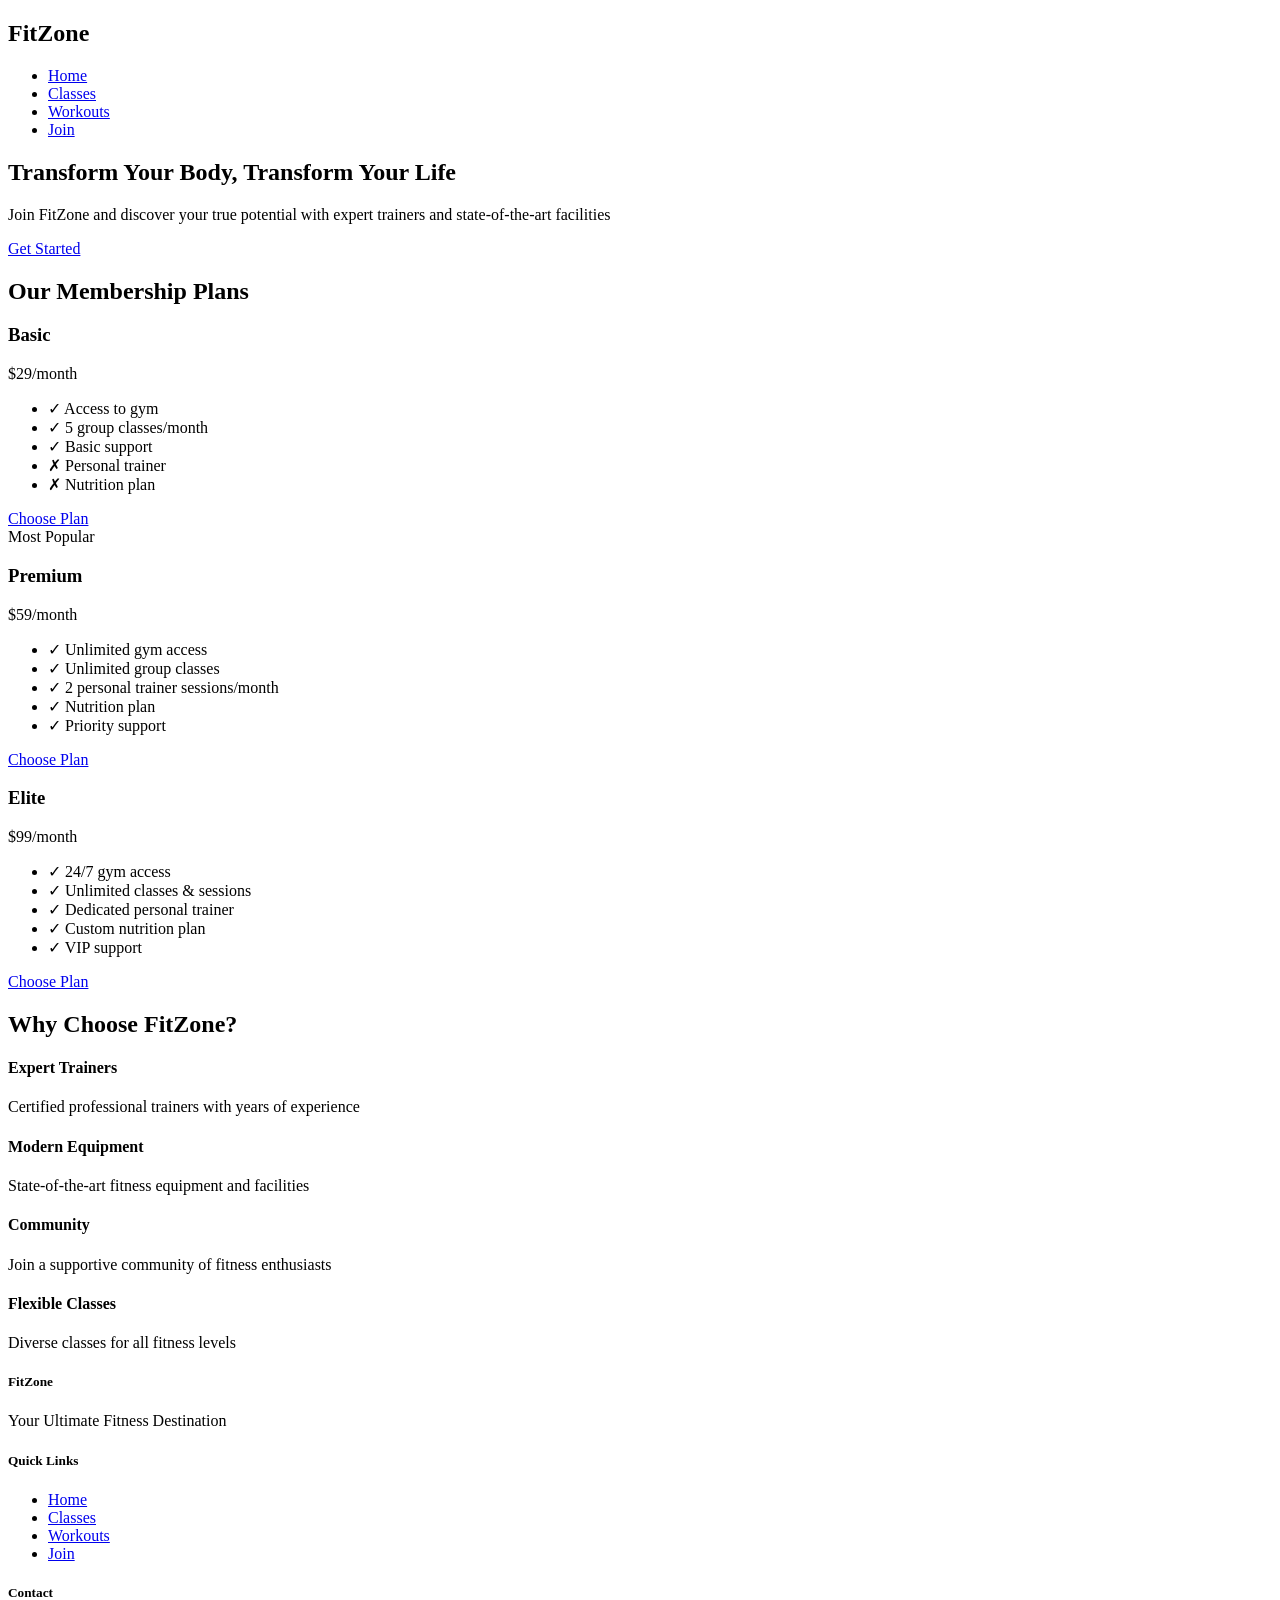
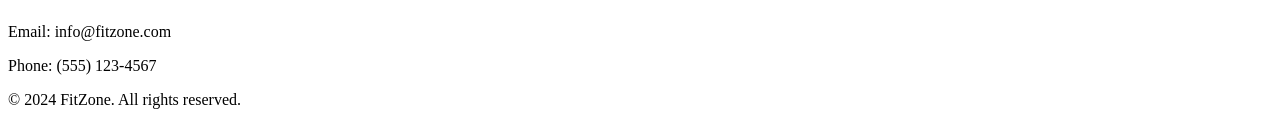
==== index.html @ 9221d077 "Add files via upload" ====
<!DOCTYPE html>
<html lang="en">
<head>
    <meta charset="UTF-8">
    <meta name="viewport" content="width=device-width, initial-scale=1.0">
    <title>FitZone - Your Ultimate Fitness Destination</title>
    <link rel="icon" type="image/x-icon" href="images/favicon.ico">
    <link rel="stylesheet" href="css/styles.css">
    <link rel="stylesheet" href="css/animations.css">
</head>
<body>
    <!-- Navigation -->
    <nav class="navbar">
        <div class="container">
            <div class="nav-wrapper">
                <div class="logo">
                    <h1>FitZone</h1>
                </div>
                <ul class="nav-links">
                    <li><a href="index.html" class="active">Home</a></li>
                    <li><a href="classes.html">Classes</a></li>
                    <li><a href="workouts.html">Workouts</a></li>
                    <li><a href="join.html">Join</a></li>
                </ul>
            </div>
        </div>
    </nav>

    <!-- Hero Section -->
    <header class="hero">
        <div class="hero-content">
            <h2>Transform Your Body, Transform Your Life</h2>
            <p>Join FitZone and discover your true potential with expert trainers and state-of-the-art facilities</p>
            <a href="join.html" class="btn btn-primary">Get Started</a>
        </div>
    </header>

    <!-- Main Content -->
    <main>
        <!-- Pricing Cards Section -->
        <section class="pricing-section">
            <div class="container">
                <h2 class="section-title">Our Membership Plans</h2>
                <div class="pricing-grid">
                    <!-- Basic Plan -->
                    <div class="pricing-card basic-card">
                        <h3>Basic</h3>
                        <p class="price">$29<span>/month</span></p>
                        <ul class="features">
                            <li>✓ Access to gym</li>
                            <li>✓ 5 group classes/month</li>
                            <li>✓ Basic support</li>
                            <li>✗ Personal trainer</li>
                            <li>✗ Nutrition plan</li>
                        </ul>
                        <a href="join.html" class="btn btn-secondary">Choose Plan</a>
                    </div>

                    <!-- Premium Plan -->
                    <div class="pricing-card premium-card featured">
                        <div class="badge">Most Popular</div>
                        <h3>Premium</h3>
                        <p class="price">$59<span>/month</span></p>
                        <ul class="features">
                            <li>✓ Unlimited gym access</li>
                            <li>✓ Unlimited group classes</li>
                            <li>✓ 2 personal trainer sessions/month</li>
                            <li>✓ Nutrition plan</li>
                            <li>✓ Priority support</li>
                        </ul>
                        <a href="join.html" class="btn btn-primary">Choose Plan</a>
                    </div>

                    <!-- Elite Plan -->
                    <div class="pricing-card elite-card">
                        <h3>Elite</h3>
                        <p class="price">$99<span>/month</span></p>
                        <ul class="features">
                            <li>✓ 24/7 gym access</li>
                            <li>✓ Unlimited classes & sessions</li>
                            <li>✓ Dedicated personal trainer</li>
                            <li>✓ Custom nutrition plan</li>
                            <li>✓ VIP support</li>
                        </ul>
                        <a href="join.html" class="btn btn-secondary">Choose Plan</a>
                    </div>
                </div>
            </div>
        </section>

        <!-- Why Choose Us Section -->
        <section class="why-us">
            <div class="container">
                <h2 class="section-title">Why Choose FitZone?</h2>
                <div class="features-grid">
                    <div class="feature-item">
                        <h4>Expert Trainers</h4>
                        <p>Certified professional trainers with years of experience</p>
                    </div>
                    <div class="feature-item">
                        <h4>Modern Equipment</h4>
                        <p>State-of-the-art fitness equipment and facilities</p>
                    </div>
                    <div class="feature-item">
                        <h4>Community</h4>
                        <p>Join a supportive community of fitness enthusiasts</p>
                    </div>
                    <div class="feature-item">
                        <h4>Flexible Classes</h4>
                        <p>Diverse classes for all fitness levels</p>
                    </div>
                </div>
            </div>
        </section>
    </main>

    <!-- Footer -->
    <footer class="footer">
        <div class="container">
            <div class="footer-content">
                <div class="footer-section">
                    <h5>FitZone</h5>
                    <p>Your Ultimate Fitness Destination</p>
                </div>
                <div class="footer-section">
                    <h5>Quick Links</h5>
                    <ul>
                        <li><a href="index.html">Home</a></li>
                        <li><a href="classes.html">Classes</a></li>
                        <li><a href="workouts.html">Workouts</a></li>
                        <li><a href="join.html">Join</a></li>
                    </ul>
                </div>
                <div class="footer-section">
                    <h5>Contact</h5>
                    <p>Email: info@fitzone.com</p>
                    <p>Phone: (555) 123-4567</p>
                </div>
            </div>
            <div class="footer-bottom">
                <p>&copy; 2024 FitZone. All rights reserved.</p>
            </div>
        </div>
    </footer>
</body>
</html>
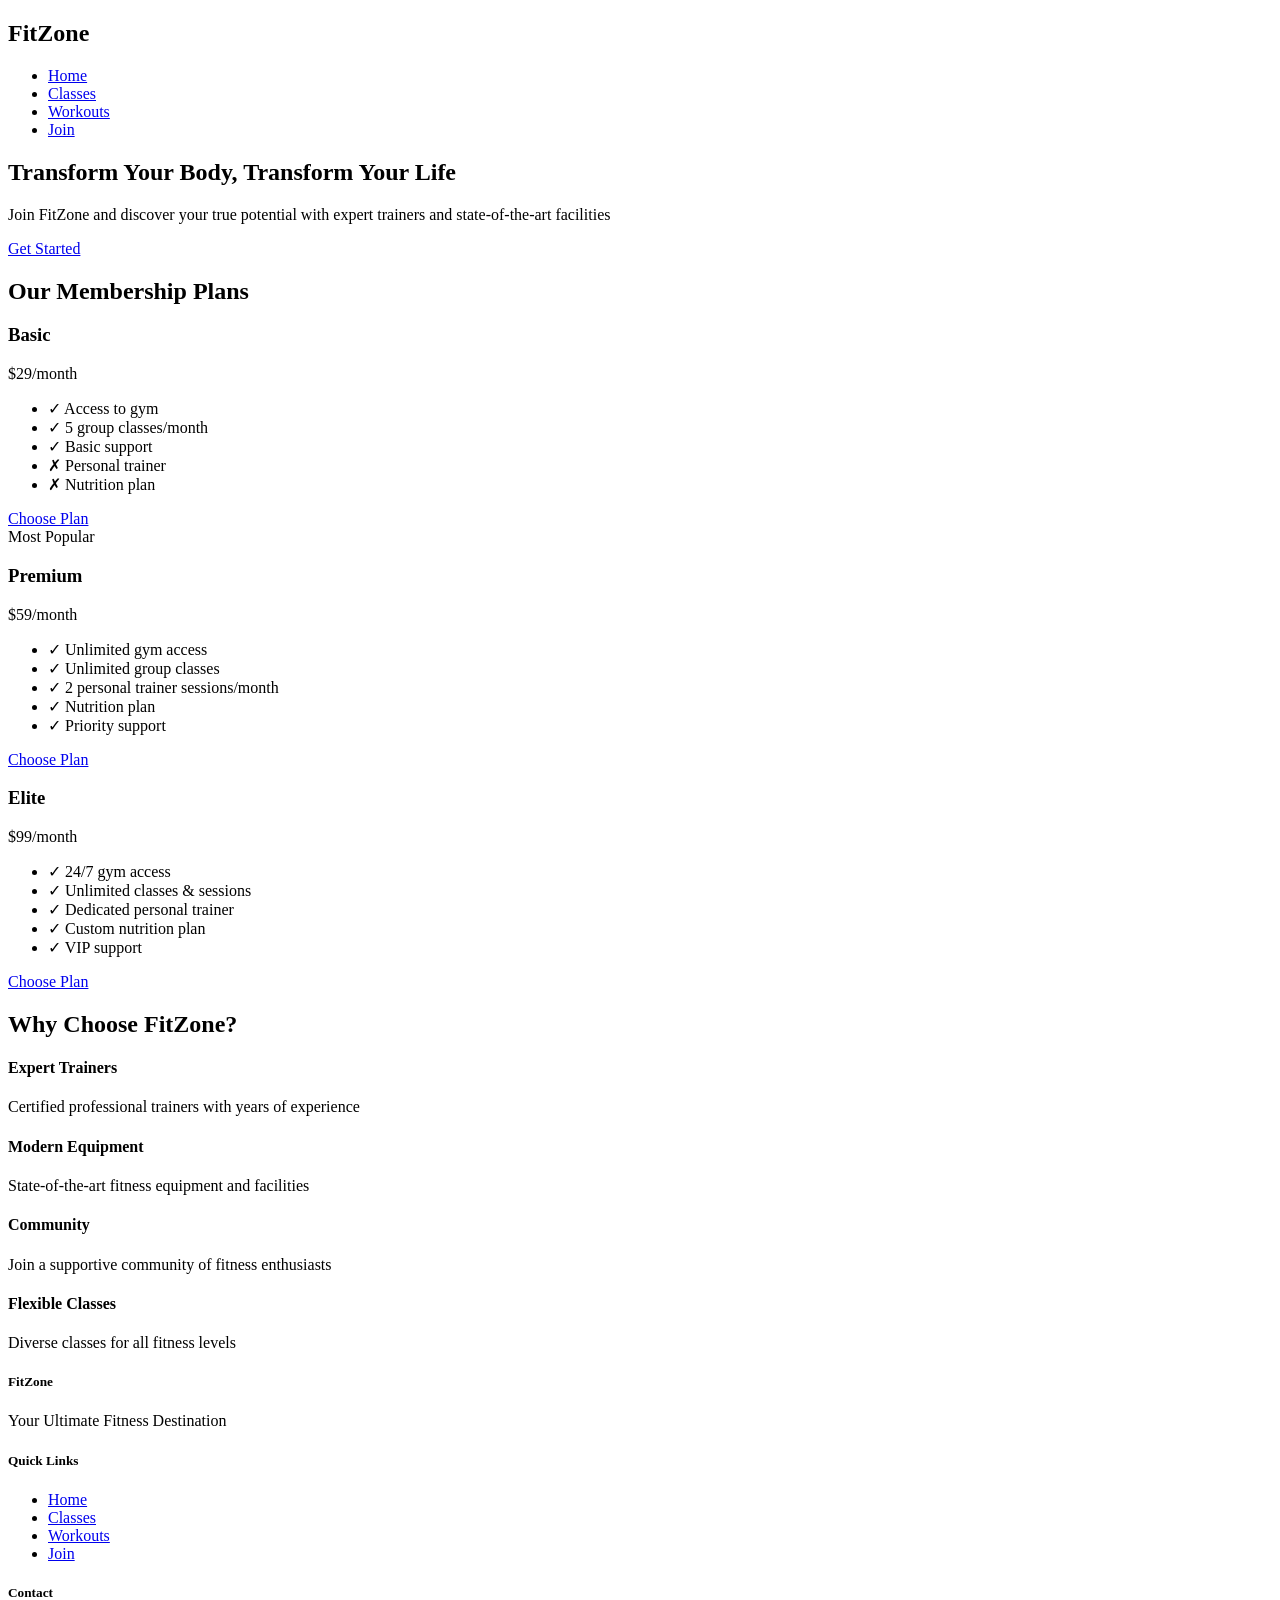
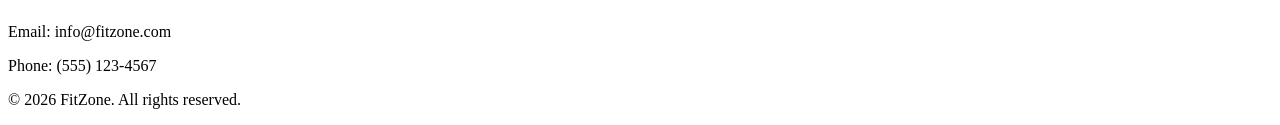
==== commit 42d1e63e: "Created index.html and with basic structure and navigation" ====
--- a/index.html
+++ b/index.html
@@ -138,7 +138,7 @@
                 </div>
             </div>
             <div class="footer-bottom">
-                <p>&copy; 2024 FitZone. All rights reserved.</p>
+                <p>&copy; 2026 FitZone. All rights reserved.</p>
             </div>
         </div>
     </footer>
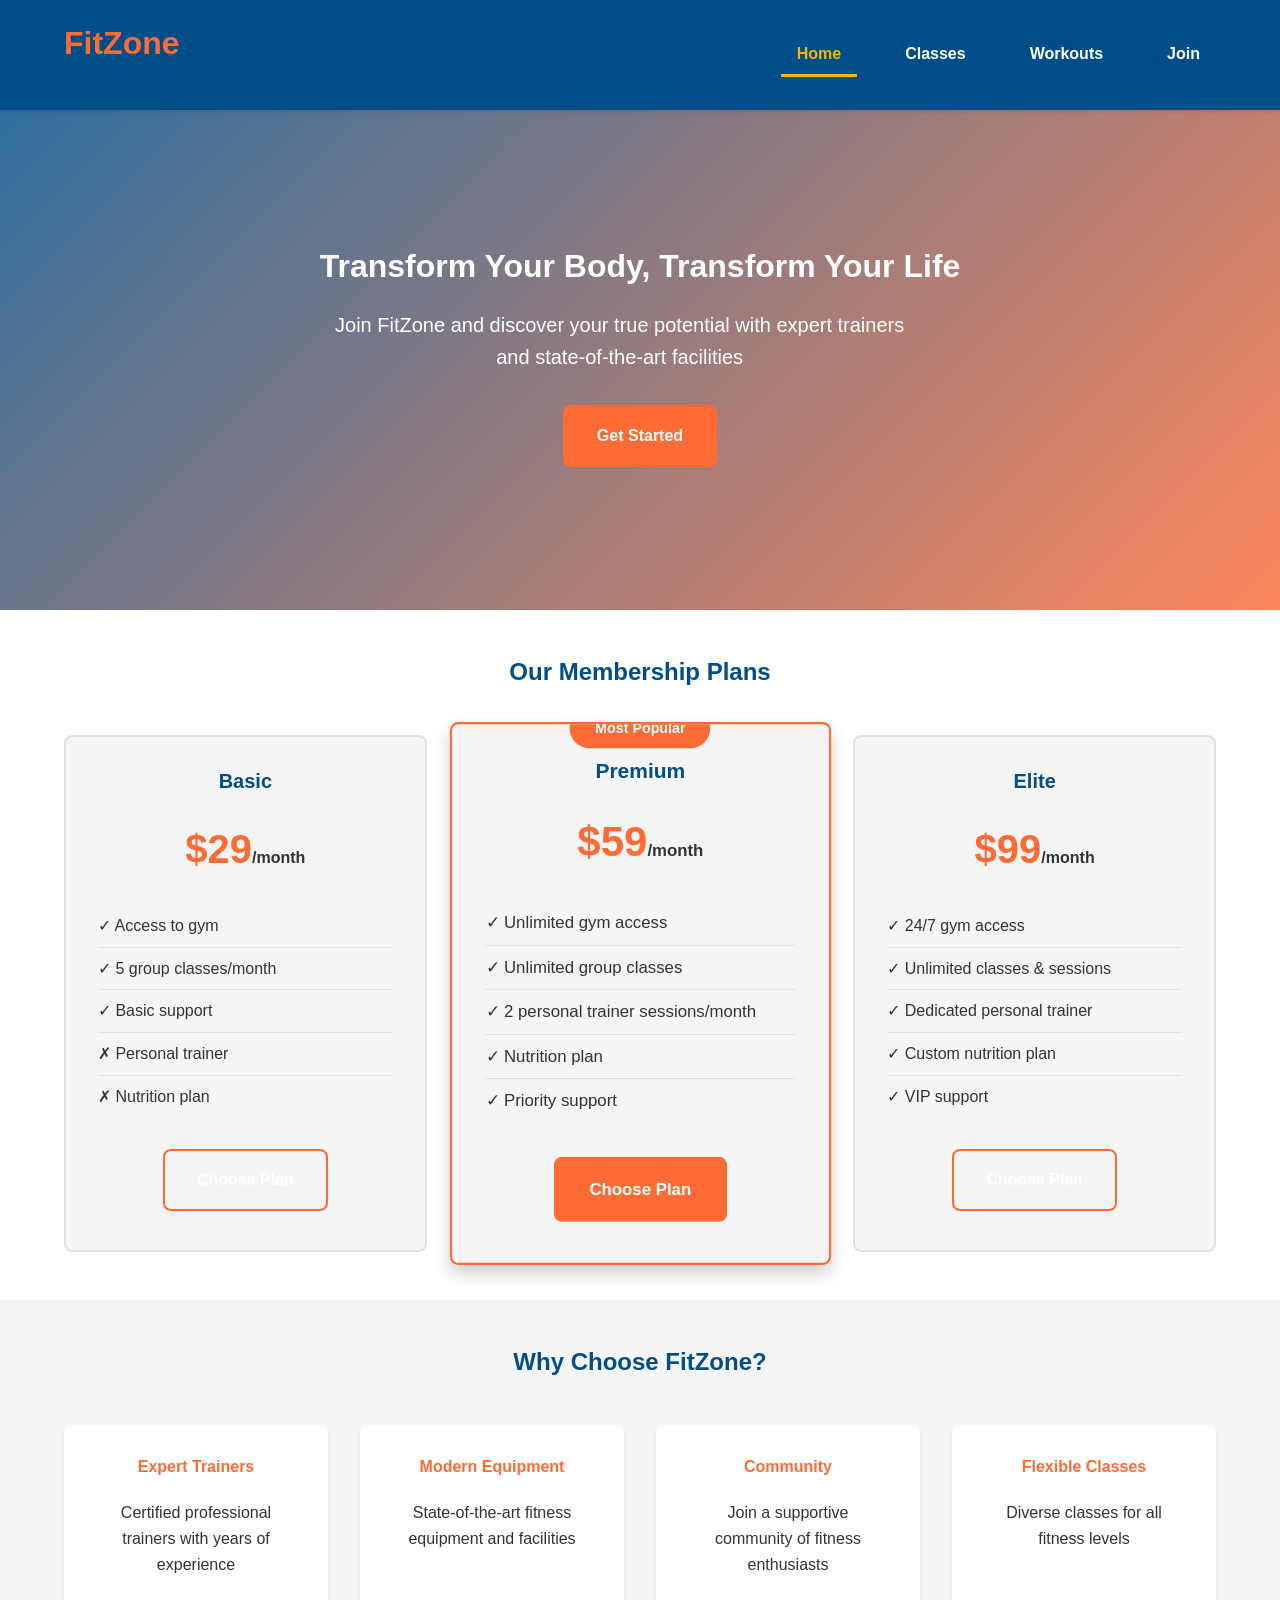
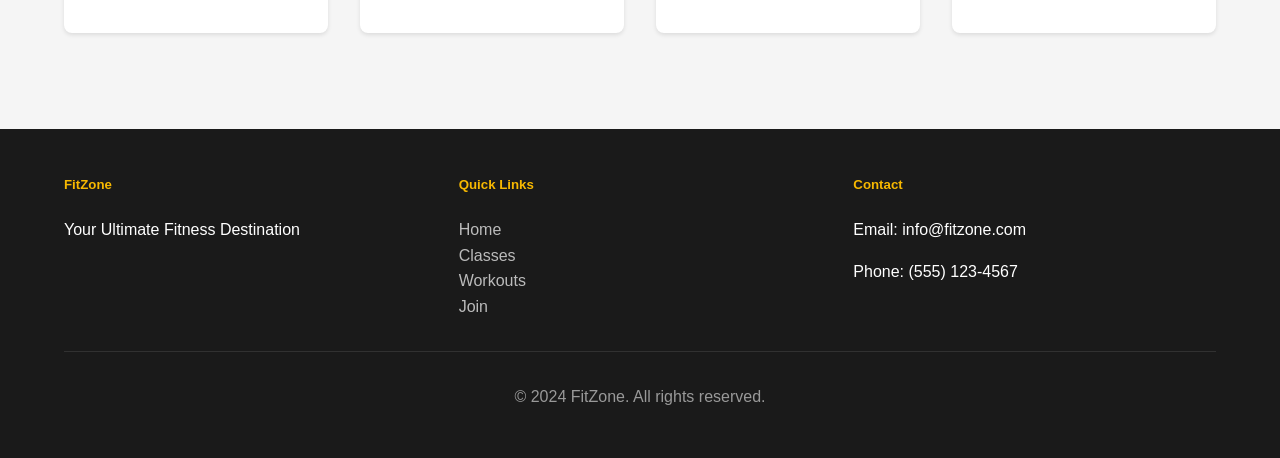
==== commit 02f6ed7e: "Merge pull request #19 from dhruv182007/feature-form-a11y final Update" ====
--- a/index.html
+++ b/index.html
@@ -4,7 +4,7 @@
     <meta charset="UTF-8">
     <meta name="viewport" content="width=device-width, initial-scale=1.0">
     <title>FitZone - Your Ultimate Fitness Destination</title>
-    <link rel="icon" type="image/x-icon" href="images/favicon.ico">
+    <link rel="icon" type="image/x-icon" href="images/favicon.png">
     <link rel="stylesheet" href="css/styles.css">
     <link rel="stylesheet" href="css/animations.css">
 </head>
@@ -138,7 +138,7 @@
                 </div>
             </div>
             <div class="footer-bottom">
-                <p>&copy; 2026 FitZone. All rights reserved.</p>
+                <p>&copy; 2024 FitZone. All rights reserved.</p>
             </div>
         </div>
     </footer>
--- a/css/styles.css
+++ b/css/styles.css
@@ -0,0 +1,596 @@
+/* ============================================
+   FITZONE - MAIN STYLES
+   Layout, Typography, Colors, Navigation
+   ============================================ */
+
+/* ============================================
+   GLOBAL STYLES & VARIABLES
+   ============================================ */
+
+:root {
+    /* Colors */
+    --primary-color: #ff6b35;
+    --secondary-color: #004e89;
+    --accent-color: #f7b801;
+    --dark-bg: #1a1a1a;
+    --light-bg: #f5f5f5;
+    --text-dark: #333333;
+    --text-light: #ffffff;
+    --border-color: #e0e0e0;
+    --success-color: #27ae60;
+    --danger-color: #e74c3c;
+
+    /* Typography */
+    --font-primary: 'Segoe UI', Tahoma, Geneva, Verdana, sans-serif;
+    --font-secondary: 'Arial', sans-serif;
+    --font-size-base: 16px;
+    --font-size-lg: 1.25rem;
+    --font-size-xl: 1.5rem;
+    --font-size-xxl: 2rem;
+
+    /* Spacing */
+    --spacing-xs: 0.5rem;
+    --spacing-sm: 1rem;
+    --spacing-md: 1.5rem;
+    --spacing-lg: 2rem;
+    --spacing-xl: 3rem;
+
+    /* Shadows */
+    --shadow-sm: 0 2px 4px rgba(0, 0, 0, 0.1);
+    --shadow-md: 0 4px 8px rgba(0, 0, 0, 0.15);
+    --shadow-lg: 0 8px 16px rgba(0, 0, 0, 0.2);
+
+    /* Border Radius */
+    --border-radius: 8px;
+}
+
+/* ============================================
+   RESET & BASE STYLES
+   ============================================ */
+
+* {
+    margin: 0;
+    padding: 0;
+    box-sizing: border-box;
+}
+
+html {
+    scroll-behavior: smooth;
+}
+
+body {
+    font-family: var(--font-primary);
+    font-size: var(--font-size-base);
+    line-height: 1.6;
+    color: var(--text-dark);
+    background-color: var(--light-bg);
+}
+
+a {
+    text-decoration: none;
+    color: inherit;
+}
+
+ul {
+    list-style: none;
+}
+
+img {
+    max-width: 100%;
+    height: auto;
+    display: block;
+}
+
+/* ============================================
+   CONTAINER
+   ============================================ */
+
+.container {
+    max-width: 1200px;
+    margin: 0 auto;
+    padding: 0 var(--spacing-md);
+}
+
+/* ============================================
+   NAVIGATION BAR
+   ============================================ */
+
+.navbar {
+    background-color: var(--secondary-color);
+    padding: var(--spacing-md) 0;
+    position: sticky;
+    top: 0;
+    z-index: 1000;
+    box-shadow: var(--shadow-sm);
+}
+
+.nav-wrapper {
+    display: flex;
+    justify-content: space-between;
+    align-items: center;
+}
+
+.logo h1 {
+    font-size: var(--font-size-xxl);
+    color: var(--primary-color);
+    font-weight: 700;
+}
+
+.nav-links {
+    display: flex;
+    gap: var(--spacing-lg);
+}
+
+.nav-links a {
+    color: var(--text-light);
+    font-weight: 600;
+    padding: var(--spacing-xs) var(--spacing-sm);
+    border-bottom: 3px solid transparent;
+    transition: all 0.3s ease;
+}
+
+.nav-links a:hover,
+.nav-links a.active {
+    color: var(--accent-color);
+    border-bottom-color: var(--accent-color);
+}
+
+/* ============================================
+   HERO SECTION
+   ============================================ */
+
+.hero,
+.gallery-hero {
+    background: linear-gradient(135deg, rgba(0, 78, 137, 0.8), rgba(255, 107, 53, 0.8)),
+                url('images/background.jpg') center/cover no-repeat;
+    min-height: 500px;
+    display: flex;
+    align-items: center;
+    justify-content: center;
+    text-align: center;
+    color: var(--text-light);
+    padding: var(--spacing-xl);
+}
+
+.gallery-hero {
+    min-height: 350px;
+}
+
+.hero-content h2 {
+    font-size: var(--font-size-xxl);
+    margin-bottom: var(--spacing-md);
+    font-weight: 700;
+}
+
+.hero-content p {
+    font-size: var(--font-size-lg);
+    margin-bottom: var(--spacing-lg);
+    max-width: 600px;
+}
+
+/* ============================================
+   BUTTONS
+   ============================================ */
+
+.btn {
+    display: inline-block;
+    padding: var(--spacing-sm) var(--spacing-lg);
+    border-radius: var(--border-radius);
+    font-weight: 600;
+    cursor: pointer;
+    transition: all 0.3s ease;
+    border: 2px solid transparent;
+}
+
+.btn-primary {
+    background-color: var(--primary-color);
+    color: var(--text-light);
+}
+
+.btn-primary:hover {
+    background-color: #e55a2b;
+    transform: translateY(-2px);
+    box-shadow: var(--shadow-lg);
+}
+
+.btn-secondary {
+    background-color: transparent;
+    color: var(--text-light);
+    border-color: var(--primary-color);
+}
+
+.btn-secondary:hover {
+    background-color: var(--primary-color);
+    transform: translateY(-2px);
+}
+
+/* ============================================
+   TYPOGRAPHY
+   ============================================ */
+
+h1, h2, h3, h4, h5, h6 {
+    font-weight: 700;
+    line-height: 1.2;
+    margin-bottom: var(--spacing-md);
+}
+
+h1 {
+    font-size: var(--font-size-xxl);
+}
+
+h2 {
+    font-size: var(--font-size-xl);
+}
+
+h3 {
+    font-size: var(--font-size-lg);
+}
+
+p {
+    margin-bottom: var(--spacing-md);
+}
+
+.section-title {
+    text-align: center;
+    font-size: var(--font-size-xl);
+    margin-bottom: var(--spacing-xl);
+    color: var(--secondary-color);
+}
+
+/* ============================================
+   PRICING SECTION
+   ============================================ */
+
+.pricing-section {
+    padding: var(--spacing-xl) 0;
+    background-color: var(--text-light);
+}
+
+.pricing-grid {
+    display: grid;
+    grid-template-columns: repeat(auto-fit, minmax(300px, 1fr));
+    gap: var(--spacing-lg);
+    margin-top: var(--spacing-lg);
+}
+
+.pricing-card {
+    background-color: var(--light-bg);
+    border: 2px solid var(--border-color);
+    border-radius: var(--border-radius);
+    padding: var(--spacing-lg);
+    text-align: center;
+    transition: all 0.3s ease;
+    position: relative;
+}
+
+.pricing-card:hover {
+    transform: translateY(-10px);
+    box-shadow: var(--shadow-lg);
+    border-color: var(--primary-color);
+}
+
+.pricing-card.featured {
+    border-color: var(--primary-color);
+    box-shadow: var(--shadow-lg);
+    transform: scale(1.05);
+}
+
+.badge {
+    position: absolute;
+    top: -15px;
+    left: 50%;
+    transform: translateX(-50%);
+    background-color: var(--primary-color);
+    color: var(--text-light);
+    padding: var(--spacing-xs) var(--spacing-md);
+    border-radius: 20px;
+    font-weight: 600;
+    font-size: 0.85rem;
+}
+
+.pricing-card h3 {
+    font-size: var(--font-size-lg);
+    margin-bottom: var(--spacing-md);
+    color: var(--secondary-color);
+}
+
+.price {
+    font-size: 2.5rem;
+    font-weight: 700;
+    color: var(--primary-color);
+    margin-bottom: var(--spacing-md);
+}
+
+.price span {
+    font-size: var(--font-size-base);
+    color: var(--text-dark);
+}
+
+.features {
+    list-style: none;
+    margin-bottom: var(--spacing-lg);
+    text-align: left;
+}
+
+.features li {
+    padding: var(--spacing-xs) 0;
+    border-bottom: 1px solid var(--border-color);
+}
+
+.features li:last-child {
+    border-bottom: none;
+}
+
+/* ============================================
+   WHY US & FEATURES GRID
+   ============================================ */
+
+.why-us {
+    padding: var(--spacing-xl) 0;
+    background-color: var(--light-bg);
+}
+
+.features-grid {
+    display: grid;
+    grid-template-columns: repeat(auto-fit, minmax(250px, 1fr));
+    gap: var(--spacing-lg);
+    margin-top: var(--spacing-lg);
+}
+
+.feature-item {
+    background-color: var(--text-light);
+    padding: var(--spacing-lg);
+    border-radius: var(--border-radius);
+    box-shadow: var(--shadow-sm);
+    transition: all 0.3s ease;
+    text-align: center;
+}
+
+.feature-item:hover {
+    transform: translateY(-5px);
+    box-shadow: var(--shadow-md);
+}
+
+.feature-item h4 {
+    color: var(--primary-color);
+    margin-bottom: var(--spacing-md);
+}
+
+/* ============================================
+   GALLERY SECTION
+   ============================================ */
+
+.gallery-section {
+    padding: var(--spacing-xl) 0;
+    background-color: var(--text-light);
+}
+
+.gallery-grid {
+    display: grid;
+    grid-template-columns: repeat(auto-fit, minmax(300px, 1fr));
+    gap: var(--spacing-lg);
+    margin-top: var(--spacing-lg);
+}
+
+.gallery-item {
+    border-radius: var(--border-radius);
+    overflow: hidden;
+    box-shadow: var(--shadow-md);
+}
+
+.gallery-image-wrapper {
+    position: relative;
+    overflow: hidden;
+    height: 300px;
+}
+
+.gallery-image-wrapper img {
+    width: 100%;
+    height: 100%;
+    object-fit: cover;
+    transition: transform 0.3s ease;
+}
+
+.gallery-overlay {
+    position: absolute;
+    top: 0;
+    left: 0;
+    width: 100%;
+    height: 100%;
+    background: rgba(0, 0, 0, 0.6);
+    display: flex;
+    flex-direction: column;
+    justify-content: center;
+    align-items: center;
+    color: var(--text-light);
+    opacity: 0;
+    transition: opacity 0.3s ease;
+}
+
+.gallery-overlay h3 {
+    font-size: var(--font-size-lg);
+    margin-bottom: var(--spacing-sm);
+}
+
+.gallery-overlay p {
+    margin-bottom: 0;
+    font-size: 0.95rem;
+}
+
+.gallery-item:hover .gallery-overlay {
+    opacity: 1;
+}
+
+.gallery-item:hover .gallery-image-wrapper img {
+    transform: scale(1.1);
+}
+
+/* ============================================
+   CLASS INFO SECTION
+   ============================================ */
+
+.class-info {
+    padding: var(--spacing-xl) 0;
+    background-color: var(--light-bg);
+}
+
+.info-grid {
+    display: grid;
+    grid-template-columns: repeat(auto-fit, minmax(250px, 1fr));
+    gap: var(--spacing-lg);
+    margin-top: var(--spacing-lg);
+}
+
+.info-card {
+    background-color: var(--text-light);
+    padding: var(--spacing-lg);
+    border-radius: var(--border-radius);
+    box-shadow: var(--shadow-sm);
+    border-left: 4px solid var(--primary-color);
+}
+
+.info-card h4 {
+    color: var(--secondary-color);
+    margin-bottom: var(--spacing-md);
+}
+
+/* ============================================
+   FOOTER
+   ============================================ */
+
+.footer {
+    background-color: var(--dark-bg);
+    color: var(--text-light);
+    padding: var(--spacing-xl) 0 var(--spacing-md);
+    margin-top: var(--spacing-xl);
+}
+
+.footer-content {
+    display: grid;
+    grid-template-columns: repeat(auto-fit, minmax(250px, 1fr));
+    gap: var(--spacing-lg);
+    margin-bottom: var(--spacing-lg);
+}
+
+.footer-section h5 {
+    color: var(--accent-color);
+    margin-bottom: var(--spacing-md);
+}
+
+.footer-section ul {
+    list-style: none;
+}
+
+.footer-section a {
+    color: #bbb;
+    transition: color 0.3s ease;
+}
+
+.footer-section a:hover {
+    color: var(--accent-color);
+}
+
+.footer-section p {
+    margin-bottom: var(--spacing-sm);
+}
+
+.footer-bottom {
+    text-align: center;
+    padding-top: var(--spacing-lg);
+    border-top: 1px solid rgba(255, 255, 255, 0.1);
+    color: #999;
+}
+
+/* ============================================
+   RESPONSIVE DESIGN
+   ============================================ */
+
+/* Tablet (768px and below) */
+@media (max-width: 768px) {
+    .nav-links {
+        gap: var(--spacing-md);
+        font-size: 0.9rem;
+    }
+
+    .hero-content h2 {
+        font-size: 1.5rem;
+    }
+
+    .pricing-card.featured {
+        transform: scale(1);
+    }
+
+    .gallery-grid,
+    .features-grid,
+    .info-grid {
+        grid-template-columns: repeat(auto-fit, minmax(250px, 1fr));
+    }
+
+    .section-title {
+        font-size: var(--font-size-lg);
+    }
+}
+
+/* Mobile (480px and below) */
+@media (max-width: 480px) {
+    :root {
+        --spacing-lg: 1.5rem;
+        --spacing-md: 1rem;
+    }
+
+    .logo h1 {
+        font-size: 1.5rem;
+    }
+
+    .nav-links {
+        gap: var(--spacing-sm);
+        flex-direction: column;
+        position: absolute;
+        top: 70px;
+        left: 0;
+        right: 0;
+        background-color: var(--secondary-color);
+        padding: var(--spacing-md);
+        display: none;
+    }
+
+    .nav-links.active {
+        display: flex;
+    }
+
+    .hero,
+    .gallery-hero {
+        min-height: 300px;
+        padding: var(--spacing-lg);
+    }
+
+    .hero-content h2 {
+        font-size: 1.25rem;
+    }
+
+    .hero-content p {
+        font-size: 1rem;
+    }
+
+    .pricing-grid,
+    .gallery-grid,
+    .features-grid,
+    .info-grid {
+        grid-template-columns: 1fr;
+    }
+
+    .pricing-card,
+    .feature-item,
+    .info-card {
+        padding: var(--spacing-md);
+    }
+
+    .btn {
+        width: 100%;
+        text-align: center;
+    }
+
+    .footer-content {
+        grid-template-columns: 1fr;
+    }
+}
--- a/css/animations.css
+++ b/css/animations.css
@@ -0,0 +1,501 @@
+/* ============================================
+   FITZONE - ANIMATIONS & EFFECTS
+   Transitions, Keyframes, Hover Effects
+   ============================================ */
+
+/* ============================================
+   KEYFRAME ANIMATIONS
+   ============================================ */
+
+/* Fade In Animation */
+@keyframes fadeIn {
+    from {
+        opacity: 0;
+    }
+    to {
+        opacity: 1;
+    }
+}
+
+/* Slide In From Left */
+@keyframes slideInLeft {
+    from {
+        opacity: 0;
+        transform: translateX(-30px);
+    }
+    to {
+        opacity: 1;
+        transform: translateX(0);
+    }
+}
+
+/* Slide In From Right */
+@keyframes slideInRight {
+    from {
+        opacity: 0;
+        transform: translateX(30px);
+    }
+    to {
+        opacity: 1;
+        transform: translateX(0);
+    }
+}
+
+/* Slide In From Top */
+@keyframes slideInTop {
+    from {
+        opacity: 0;
+        transform: translateY(-30px);
+    }
+    to {
+        opacity: 1;
+        transform: translateY(0);
+    }
+}
+
+/* Slide In From Bottom */
+@keyframes slideInBottom {
+    from {
+        opacity: 0;
+        transform: translateY(30px);
+    }
+    to {
+        opacity: 1;
+        transform: translateY(0);
+    }
+}
+
+/* Zoom In */
+@keyframes zoomIn {
+    from {
+        opacity: 0;
+        transform: scale(0.8);
+    }
+    to {
+        opacity: 1;
+        transform: scale(1);
+    }
+}
+
+/* Bounce Animation */
+@keyframes bounce {
+    0%, 100% {
+        transform: translateY(0);
+    }
+    50% {
+        transform: translateY(-10px);
+    }
+}
+
+/* Pulse Animation */
+@keyframes pulse {
+    0%, 100% {
+        opacity: 1;
+    }
+    50% {
+        opacity: 0.8;
+    }
+}
+
+/* Rotate Animation */
+@keyframes rotate {
+    from {
+        transform: rotate(0deg);
+    }
+    to {
+        transform: rotate(360deg);
+    }
+}
+
+/* Glow Animation */
+@keyframes glow {
+    0%, 100% {
+        box-shadow: 0 0 5px rgba(255, 107, 53, 0.5);
+    }
+    50% {
+        box-shadow: 0 0 20px rgba(255, 107, 53, 0.8);
+    }
+}
+
+/* ============================================
+   APPLY ANIMATIONS TO ELEMENTS
+   ============================================ */
+
+/* Navigation Links */
+.nav-links a {
+    position: relative;
+    display: inline-block;
+}
+
+.nav-links a::after {
+    content: '';
+    position: absolute;
+    width: 0;
+    height: 2px;
+    bottom: -3px;
+    left: 0;
+    background-color: var(--accent-color);
+    transition: width 0.3s ease;
+}
+
+.nav-links a:hover::after {
+    width: 100%;
+}
+
+/* Hero Section Animations */
+.hero-content h2 {
+    animation: slideInTop 0.8s ease;
+}
+
+.hero-content p {
+    animation: slideInBottom 0.8s ease 0.2s backwards;
+}
+
+.btn-primary,
+.btn-secondary {
+    animation: fadeIn 0.8s ease 0.4s backwards;
+}
+
+/* ============================================
+   BUTTON ANIMATIONS
+   ============================================ */
+
+.btn {
+    position: relative;
+    overflow: hidden;
+}
+
+.btn::before {
+    content: '';
+    position: absolute;
+    top: 50%;
+    left: 50%;
+    width: 0;
+    height: 0;
+    border-radius: 50%;
+    background: rgba(255, 255, 255, 0.5);
+    transform: translate(-50%, -50%);
+    transition: width 0.6s, height 0.6s;
+}
+
+.btn:hover::before {
+    width: 300px;
+    height: 300px;
+}
+
+.btn {
+    transition: all 0.3s cubic-bezier(0.25, 0.46, 0.45, 0.94);
+}
+
+.btn:hover {
+    transform: translateY(-3px);
+    letter-spacing: 0.5px;
+}
+
+/* ============================================
+   PRICING CARD ANIMATIONS
+   ============================================ */
+
+.pricing-card {
+    animation: slideInBottom 0.6s ease backwards;
+}
+
+.pricing-card:nth-child(1) {
+    animation-delay: 0s;
+}
+
+.pricing-card:nth-child(2) {
+    animation-delay: 0.1s;
+}
+
+.pricing-card:nth-child(3) {
+    animation-delay: 0.2s;
+}
+
+.pricing-card {
+    position: relative;
+    overflow: hidden;
+}
+
+.pricing-card::before {
+    content: '';
+    position: absolute;
+    top: 0;
+    left: -100%;
+    width: 100%;
+    height: 100%;
+    background: linear-gradient(90deg, transparent, rgba(255, 255, 255, 0.2), transparent);
+    transition: left 0.5s ease;
+}
+
+.pricing-card:hover::before {
+    left: 100%;
+}
+
+.pricing-card h3 {
+    transition: color 0.3s ease;
+}
+
+.pricing-card:hover h3 {
+    color: var(--primary-color);
+}
+
+.price {
+    transition: transform 0.3s ease;
+}
+
+.pricing-card:hover .price {
+    transform: scale(1.05);
+}
+
+.btn {
+    transition: all 0.3s ease;
+}
+
+/* ============================================
+   GALLERY ITEM ANIMATIONS
+   ============================================ */
+
+.gallery-item {
+    animation: zoomIn 0.6s ease;
+}
+
+.gallery-item:nth-child(1) {
+    animation-delay: 0s;
+}
+
+.gallery-item:nth-child(2) {
+    animation-delay: 0.1s;
+}
+
+.gallery-item:nth-child(3) {
+    animation-delay: 0.2s;
+}
+
+.gallery-item:nth-child(4) {
+    animation-delay: 0.3s;
+}
+
+.gallery-item:nth-child(5) {
+    animation-delay: 0.4s;
+}
+
+.gallery-item:nth-child(6) {
+    animation-delay: 0.5s;
+}
+
+.gallery-image-wrapper {
+    position: relative;
+}
+
+.gallery-image-wrapper img {
+    transition: transform 0.5s cubic-bezier(0.23, 1, 0.320, 1);
+    filter: brightness(1);
+}
+
+.gallery-item:hover .gallery-image-wrapper img {
+    transform: scale(1.15) rotate(1deg);
+    filter: brightness(0.7) saturate(1.2);
+}
+
+.gallery-overlay {
+    animation: fadeIn 0.3s ease;
+}
+
+/* ============================================
+   FEATURE ITEM ANIMATIONS
+   ============================================ */
+
+.feature-item {
+    animation: slideInLeft 0.6s ease backwards;
+}
+
+.feature-item:nth-child(1) {
+    animation-delay: 0s;
+}
+
+.feature-item:nth-child(2) {
+    animation-delay: 0.1s;
+}
+
+.feature-item:nth-child(3) {
+    animation-delay: 0.2s;
+}
+
+.feature-item:nth-child(4) {
+    animation-delay: 0.3s;
+}
+
+.feature-item::before {
+    content: '';
+    position: absolute;
+    top: 0;
+    left: 0;
+    width: 4px;
+    height: 0;
+    background: var(--primary-color);
+    transition: height 0.4s ease;
+}
+
+.feature-item:hover::before {
+    height: 100%;
+}
+
+/* ============================================
+   INFO CARD ANIMATIONS
+   ============================================ */
+
+.info-card {
+    animation: slideInRight 0.6s ease backwards;
+    transition: all 0.3s ease;
+}
+
+.info-card:nth-child(1) {
+    animation-delay: 0s;
+}
+
+.info-card:nth-child(2) {
+    animation-delay: 0.1s;
+}
+
+.info-card:nth-child(3) {
+    animation-delay: 0.2s;
+}
+
+.info-card:nth-child(4) {
+    animation-delay: 0.3s;
+}
+
+.info-card:hover {
+    box-shadow: var(--shadow-lg);
+    border-left-color: var(--accent-color);
+}
+
+.info-card h4 {
+    transition: color 0.3s ease;
+}
+
+.info-card:hover h4 {
+    color: var(--primary-color);
+}
+
+/* ============================================
+   FOOTER ANIMATIONS
+   ============================================ */
+
+.footer-section a {
+    position: relative;
+    display: inline-block;
+}
+
+.footer-section a::before {
+    content: '';
+    position: absolute;
+    bottom: -2px;
+    left: 0;
+    width: 0;
+    height: 2px;
+    background-color: var(--accent-color);
+    transition: width 0.3s ease;
+}
+
+.footer-section a:hover::before {
+    width: 100%;
+}
+
+/* ============================================
+   FILTER EFFECTS
+   ============================================ */
+
+/* Grayscale to Color Transition */
+.gallery-image-wrapper img {
+    filter: grayscale(0%);
+    transition: filter 0.5s ease, transform 0.5s ease;
+}
+
+.gallery-item:hover .gallery-image-wrapper img {
+    filter: grayscale(0%) brightness(1.1) contrast(1.1);
+}
+
+/* ============================================
+   SMOOTH TRANSITIONS
+   ============================================ */
+
+/* Apply smooth transitions to all interactive elements */
+button,
+a,
+input,
+textarea,
+select {
+    transition: all 0.3s ease;
+}
+
+/* Text element transitions */
+h1, h2, h3, h4, h5, h6 {
+    transition: color 0.3s ease;
+}
+
+/* ============================================
+   SCROLL ANIMATIONS
+   ============================================ */
+
+/* Fade in on scroll (for future JS implementation) */
+.fade-on-scroll {
+    animation: fadeIn 0.6s ease forwards;
+}
+
+.slide-on-scroll {
+    animation: slideInBottom 0.6s ease forwards;
+}
+
+/* ============================================
+   RESPONSIVE ANIMATION ADJUSTMENTS
+   ============================================ */
+
+@media (max-width: 768px) {
+    .gallery-item:hover .gallery-image-wrapper img {
+        transform: scale(1.1);
+    }
+
+    .btn:hover {
+        transform: translateY(-2px);
+    }
+
+    .pricing-card:hover {
+        transform: translateY(-5px);
+    }
+}
+
+@media (max-width: 480px) {
+    /* Reduce animations on mobile for better performance */
+    * {
+        animation-duration: 0.3s;
+    }
+
+    .btn:hover {
+        transform: none;
+    }
+
+    .gallery-item:hover .gallery-image-wrapper img {
+        transform: scale(1.05);
+    }
+}
+
+/* ============================================
+   DARK MODE ANIMATIONS (Future Enhancement)
+   ============================================ */
+
+/* Smooth color transitions for dark mode toggle */
+:root {
+    --transition-color: color 0.3s ease, background-color 0.3s ease, border-color 0.3s ease;
+}
+
+body,
+.navbar,
+.pricing-card,
+.feature-item,
+.gallery-item,
+.info-card,
+.footer {
+    transition: var(--transition-color);
+}
